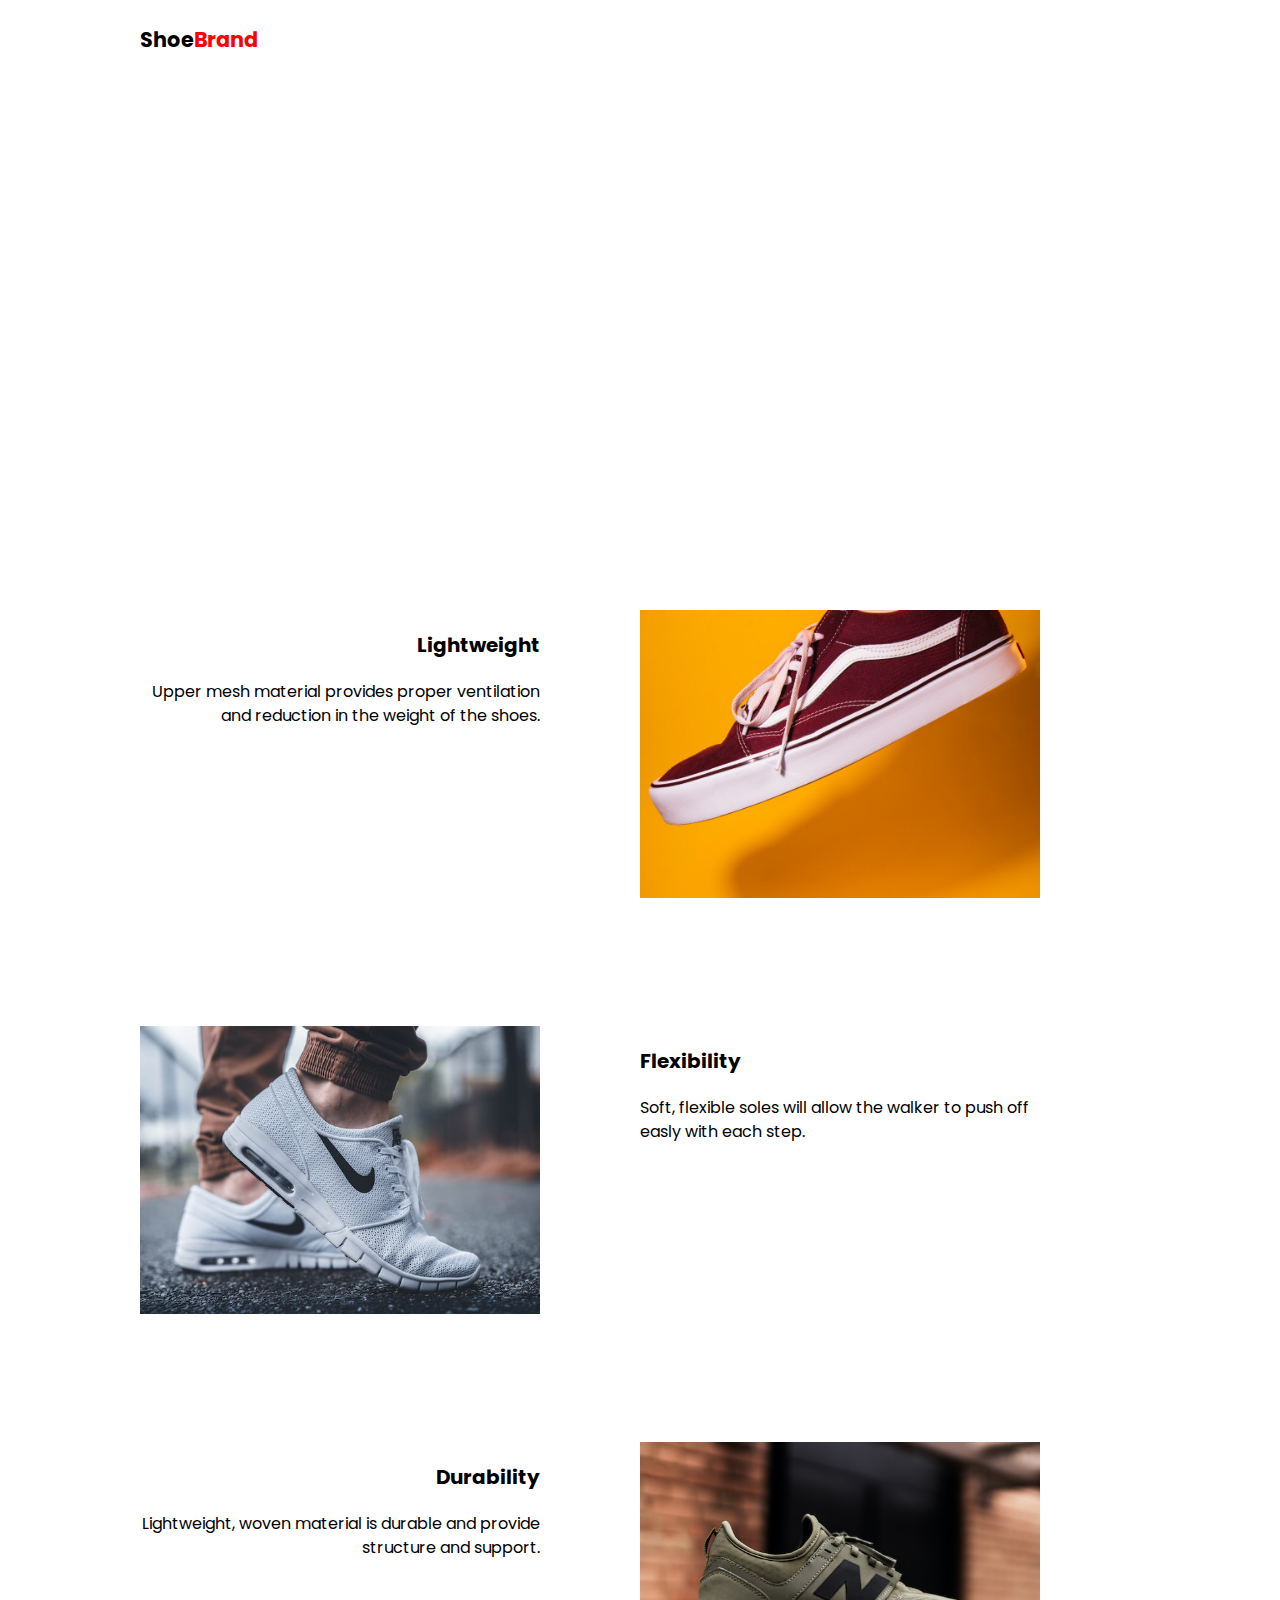
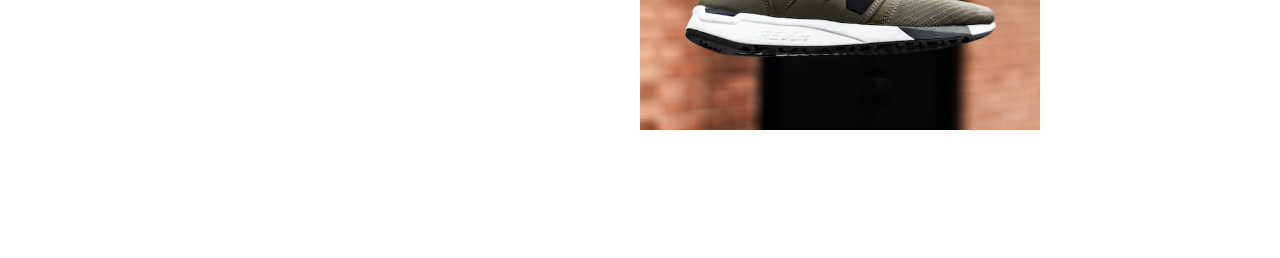
==== index.html @ 48978743 "Rename Web.html to index.html" ====
<!DOCTYPE html>
<html lang="en">
<head>
    <meta charset="UTF-8">
    <meta http-equiv="X-UA-Compatible" content="IE=edge">
    <meta name="viewport" content="width=device-width, initial-scale=1.0">
    <link rel="preconnect" href="https://fonts.googleapis.com">
    <link rel="preconnect" href="https://fonts.gstatic.com" crossorigin>
    <link href="https://fonts.googleapis.com/css2?family=Poppins:wght@400;800&display=swap" rel="stylesheet">
    <link rel="stylesheet" href="./main.css">
    <title>Shoebrand</title>
</head>
<body>
    <div class="hero-img"></div>
    <div class="container">
        <header>
            <a href="#" class="logo">Shoe<span>Brand</span></a>
            <nav>
                <svg class="close" viewBox="0 0 24 24" fill="none" xmlns="http://www.w3.org/2000/svg">
                    <path d="M12 2C10.0222 2 8.08879 2.58649 6.4443 3.6853C4.79981 4.78412 3.51809 6.3459 2.76121 8.17317C2.00433 10.0004 1.8063 12.0111 2.19215 13.9509C2.578 15.8907 3.53041 17.6725 4.92894 19.0711C6.32746 20.4696 8.10929 21.422 10.0491 21.8079C11.9889 22.1937 13.9996 21.9957 15.8268 21.2388C17.6541 20.4819 19.2159 19.2002 20.3147 17.5557C21.4135 15.9112 22 13.9778 22 12C22 10.6868 21.7413 9.38642 21.2388 8.17317C20.7363 6.95991 19.9997 5.85752 19.0711 4.92893C18.1425 4.00035 17.0401 3.26375 15.8268 2.7612C14.6136 2.25866 13.3132 2 12 2V2ZM14.71 13.29C14.8037 13.383 14.8781 13.4936 14.9289 13.6154C14.9797 13.7373 15.0058 13.868 15.0058 14C15.0058 14.132 14.9797 14.2627 14.9289 14.3846C14.8781 14.5064 14.8037 14.617 14.71 14.71C14.617 14.8037 14.5064 14.8781 14.3846 14.9289C14.2627 14.9797 14.132 15.0058 14 15.0058C13.868 15.0058 13.7373 14.9797 13.6154 14.9289C13.4936 14.8781 13.383 14.8037 13.29 14.71L12 13.41L10.71 14.71C10.617 14.8037 10.5064 14.8781 10.3846 14.9289C10.2627 14.9797 10.132 15.0058 10 15.0058C9.86799 15.0058 9.73729 14.9797 9.61543 14.9289C9.49357 14.8781 9.38297 14.8037 9.29 14.71C9.19628 14.617 9.12188 14.5064 9.07111 14.3846C9.02034 14.2627 8.99421 14.132 8.99421 14C8.99421 13.868 9.02034 13.7373 9.07111 13.6154C9.12188 13.4936 9.19628 13.383 9.29 13.29L10.59 12L9.29 10.71C9.1017 10.5217 8.99591 10.2663 8.99591 10C8.99591 9.7337 9.1017 9.4783 9.29 9.29C9.47831 9.1017 9.7337 8.99591 10 8.99591C10.2663 8.99591 10.5217 9.1017 10.71 9.29L12 10.59L13.29 9.29C13.4783 9.1017 13.7337 8.99591 14 8.99591C14.2663 8.99591 14.5217 9.1017 14.71 9.29C14.8983 9.4783 15.0041 9.7337 15.0041 10C15.0041 10.2663 14.8983 10.5217 14.71 10.71L13.41 12L14.71 13.29Z" fill="black"/>
                </svg>
                <ul>
                    <li><a href="#">HOME</a></li>
                    <li><a href="#">SNEAKERS</a></li> 
                    <li><a href="#">PLAYERS</a></li>
                </ul>
                
                    
                       
            </nav>
            <svg class="menu"width="48" height="32" viewBox="0 0 48 32" fill="none" xmlns="http://www.w3.org/2000/svg">
                <path d="M24 32H0V26.6667H24V32ZM48 18.6667H0V13.3333H48V18.6667ZM48 5.33333H24V0H48V5.33333Z" fill="white"/>
            </svg>
        </header>
        <section class="hero">
            <h1>Regain your confidence on the court.</h1>
            <p class="subhead">A shoe built with purpose and to take your game to the next level.</p>
            <svg class="arrow" width="16" height="132" viewBox="0 0 16 132" fill="none" xmlns="http://www.w3.org/2000/svg">
                <path d="M7.29289 131.707C7.68341 132.098 8.31658 132.098 8.7071 131.707L15.0711 125.343C15.4616 124.953 15.4616 124.319 15.0711 123.929C14.6805 123.538 14.0474 123.538 13.6568 123.929L7.99999 129.586L2.34314 123.929C1.95262 123.538 1.31945 123.538 0.928927 123.929C0.538402 124.319 0.538402 124.953 0.928927 125.343L7.29289 131.707ZM7 -4.37114e-08L6.99999 131L8.99999 131L9 4.37114e-08L7 -4.37114e-08Z" fill="black"/>
            </svg>    
        </section>
        <section class="more-info">
            <div class="feature">
                <div class="column-1">
                    <p class="title">Lightweight</p>
                    <p class="subtitle">Upper mesh material provides proper ventilation and reduction in the weight of the shoes.</p>  
                </div>
                <img src="./images/shoe2.jpg" alt="Another shoe">
            </div>
            <div class="feature reverse">
                <div class="column-1">
                    <p class="title">Flexibility</p>
                    <p class="subtitle">Soft, flexible soles will allow the walker to push off easly with each step.</p>  
                </div>
                <img src="./images/shoe3.jpg" alt="Another shoe">
            </div>
            <div class="feature">
                <div class="column-1">
                    <p class="title"> Durability </p>
                    <p class="subtitle">Lightweight, woven material  is durable and provide structure and support.</p>  
                </div>
                <img src="./images/shoe4.jpg" alt="Another shoe">
            </div>
        </section>
    </div>
    <script>
        const menu=document.querySelector('.menu');
        const close=document.querySelector('.close');
        const nav=document.querySelector('nav');
        menu.addEventListener('click',()=>{
            nav.classList.add('open-nav');
        })
        close.addEventListener('click',()=>{
            nav.classList.remove('open-nav');
        })
    </script>
</body>
</html>
---- main.css ----
body {
    margin: 1.5em;
    font-family: "Poppins", sans-serif;
  }
  
  a {
    text-decoration: none;
    font-size: 1.3rem;
  }
  
  li {
    list-style: none;
  }
  
  .hero-img {
    position: absolute;
    top: 0;
    left: 0;
    background: url('https://assets.codepen.io/2621168/shoe.jpg');
    background-size: cover;
    background-position-x: 20%;
    background-position-y: 20%;
    width: 100%;
    height: 98vh;
    z-index: -1;
    overflow: hidden;
    -webkit-animation: introload 2s forwards;
            animation: introload 2s forwards;
  }
  
  .logo {
    color: white;
    font-weight: bold;
  }
  
  nav {
    display: fixed;
    position: absolute;
    right: 0;
    top: 0;
    background: white;
    width: 50%;
    height: 100vh;
    transform: translateX(100%);
    z-index: 999;
    display: none;
    transition: transform 0.5s ease-in-out;
  }
  nav ul {
    padding: 0;
    margin-top: 8em;
  }
  nav a {
    display: block;
    padding: 0.75rem 1.2rem;
    color: black;
  }
  nav a:hover {
    background-color: rgb(235, 234, 234);
  }
  
  .close {
    width: 50px;
    float: right;
    margin: 2em;
  }
  
  header {
    display: flex;
    justify-content: space-between;
  }
  header svg.menu {
    cursor: pointer;
  }
  
  section.hero {
    color: white;
    height: 80vh;
    -webkit-animation: movedown 1s ease-in-out forwards;
            animation: movedown 1s ease-in-out forwards;
    opacity: 0;
    margin-bottom: 4rem;
  }
  section.hero h1 {
    font-size: 3rem;
    margin-top: 1em;
    line-height: 3.3rem;
  }
  section.hero .subhead {
    font-size: 1.4rem;
  }
  section.hero .arrow {
    stroke: white;
    position: absolute;
    bottom: 2rem;
    animation: arrowmove 1s alternate-reverse infinite;
  }
  section.hero .arrow path {
    fill: white;
  }
  
  .more-info img {
    width: 100%;
    -o-object-fit: cover;
       object-fit: cover;
    height: 11rem;
  }
  .more-info .title {
    font-weight: bold;
    font-size: 1.25rem;
  }
  .more-info .subtitle {
    line-height: 1.5rem;
  }
  
  @media only screen and (min-width: 680px) {
    body {
      margin: 1.5em 5em;
      font-family: "Poppins", sans-serif;
    }
    .more-info img {
      width: 100%;
      -o-object-fit: cover;
         object-fit: cover;
      height: 18rem;
    }
  }
  @media only screen and (min-width: 920px) {
    .menu {
      display: none;
    }
    nav {
      transform: translateX(0);
      position: unset;
      display: block;
      background: none;
      width: auto;
      height: auto;
    }
    nav svg.close {
      display: none;
    }
    nav ul {
      margin: 0;
      display: flex;
    }
    nav a {
      padding: 0.2rem 1.2rem;
      font-size: 0.9rem;
      color: white;
    }
    nav a:hover {
      background: none;
      text-decoration: underline;
    }
    .hero-img {
      left: unset;
      right: 0;
      width: 50%;
      height: 32em;
    }
    .logo {
      color: black;
    }
    .logo span {
      color: red;
    }
    section.hero {
      color: black;
      width: 40%;
      height: auto;
      margin-bottom: 8.5rem;
    }
    section.hero h1 {
      margin-top: 1.5rem;
    }
    section.hero .subhead {
      font-size: 1.2rem;
    }
    section.hero .arrow {
      stroke: black;
      position: unset;
      height: 120px;
    }
    section.hero .arrow path {
      fill: black;
    }
    .feature {
      display: grid;
      grid-template-columns: repeat(2, auto);
      gap: 3rem;
      margin-bottom: 8rem;
    }
    .feature .column-1 {
      text-align: right;
      width: 25em;
    }
    .feature img {
      width: 25em;
    }
    .feature.reverse {
      grid-template-areas: "left right";
    }
    .feature.reverse .column-1 {
      grid-area: right;
      text-align: left;
    }
    .feature.reverse img {
      grid-area: left;
    }
  }
  @media only screen and (min-width: 1200px) {
    .container {
      width: 1000px;
      margin: 0 auto;
    }
    .feature {
      gap: 0;
    }
  }
  @-webkit-keyframes introload {
    from {
      -webkit-clip-path: polygon(0 0, 100% 0, 100% 0, 0 0);
              clip-path: polygon(0 0, 100% 0, 100% 0, 0 0);
    }
    to {
      -webkit-clip-path: polygon(0 0, 100% 0, 100% 100%, 0 100%);
              clip-path: polygon(0 0, 100% 0, 100% 100%, 0 100%);
    }
  }
  @keyframes introload {
    from {
      -webkit-clip-path: polygon(0 0, 100% 0, 100% 0, 0 0);
              clip-path: polygon(0 0, 100% 0, 100% 0, 0 0);
    }
    to {
      -webkit-clip-path: polygon(0 0, 100% 0, 100% 100%, 0 100%);
              clip-path: polygon(0 0, 100% 0, 100% 100%, 0 100%);
    }
  }
  @-webkit-keyframes arrowmove {
    from {
      transform: translateY(-25px);
    }
    to {
      transform: translateY(0);
    }
  }
  @keyframes arrowmove {
    from {
      transform: translateY(-25px);
    }
    to {
      transform: translateY(0);
    }
  }
  @-webkit-keyframes movedown {
    from {
      transform: translateY(-100px);
    }
    to {
      transform: translateY(0);
      opacity: 1;
    }
  }
  @keyframes movedown {
    from {
      transform: translateY(-100px);
    }
    to {
      transform: translateY(0);
      opacity: 1;
    }
  }
  .open-nav {
    transform: translatex(0);
    display: unset;
  }
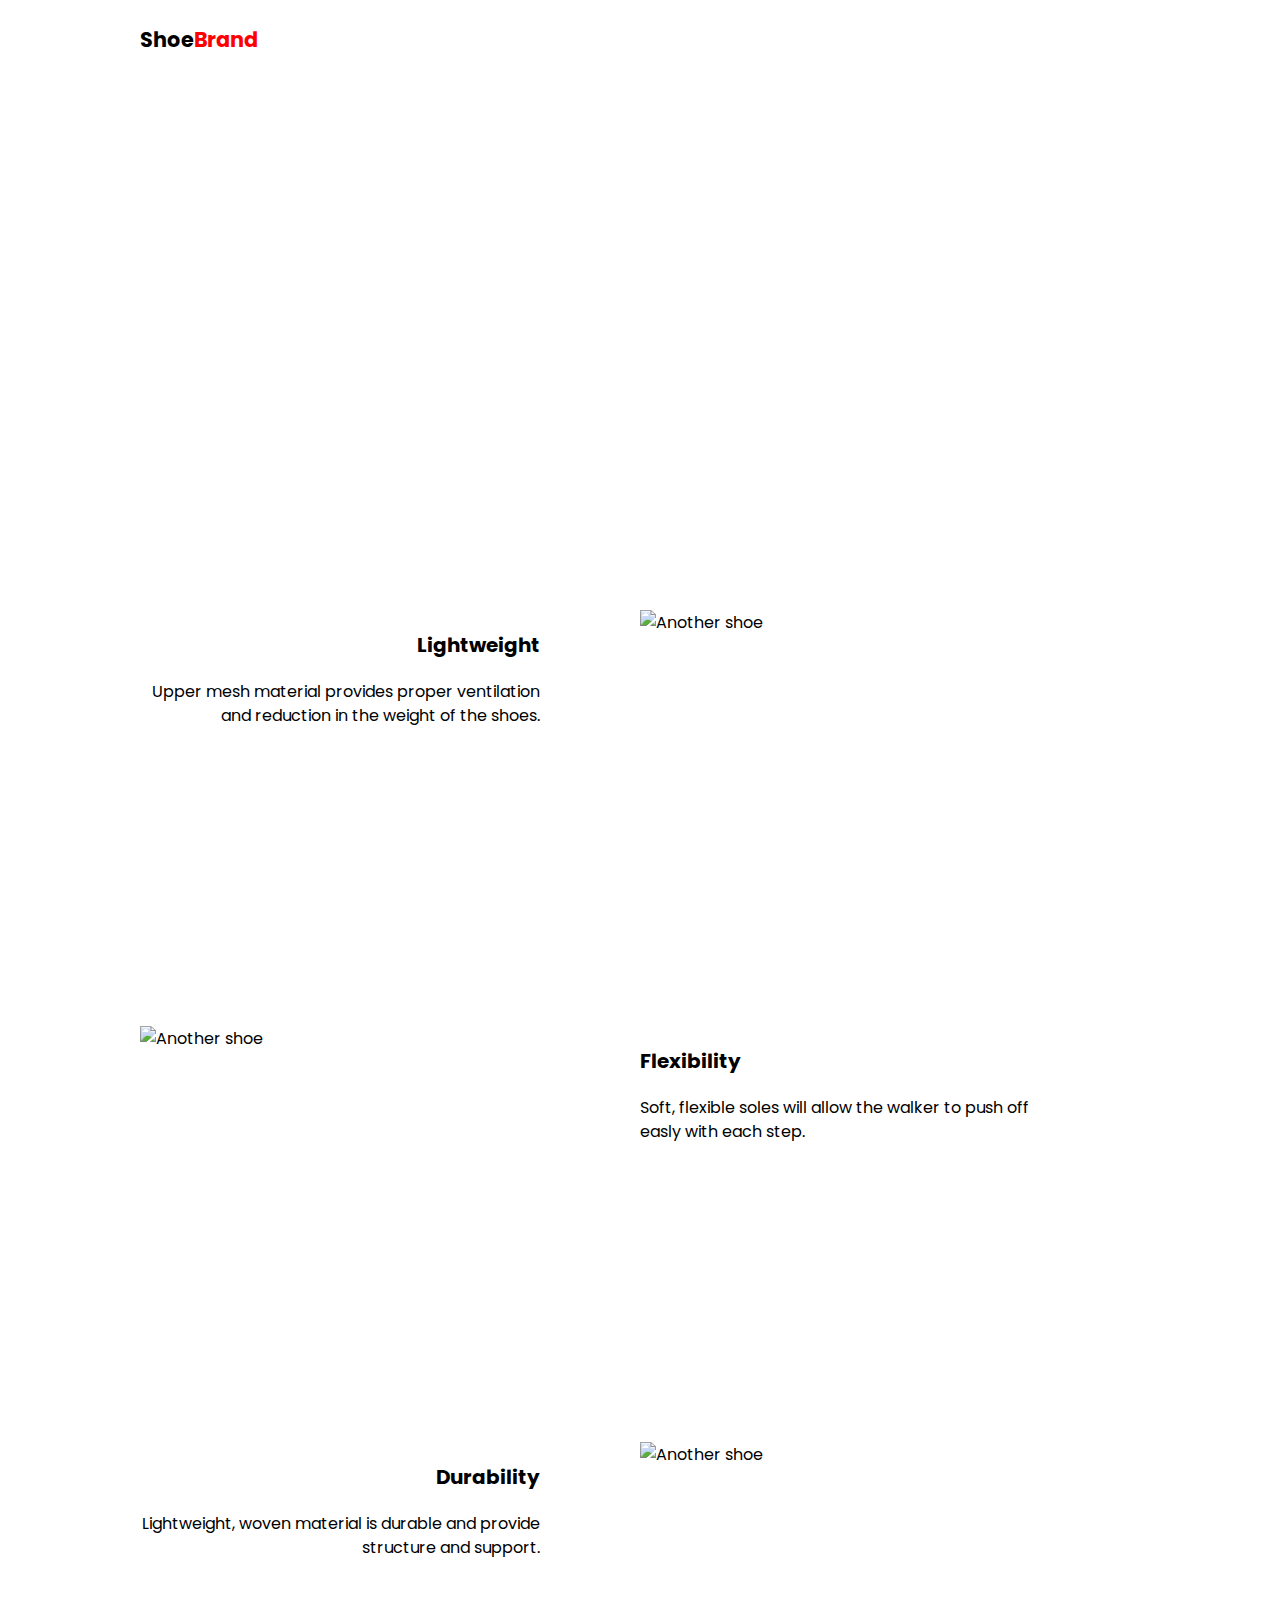
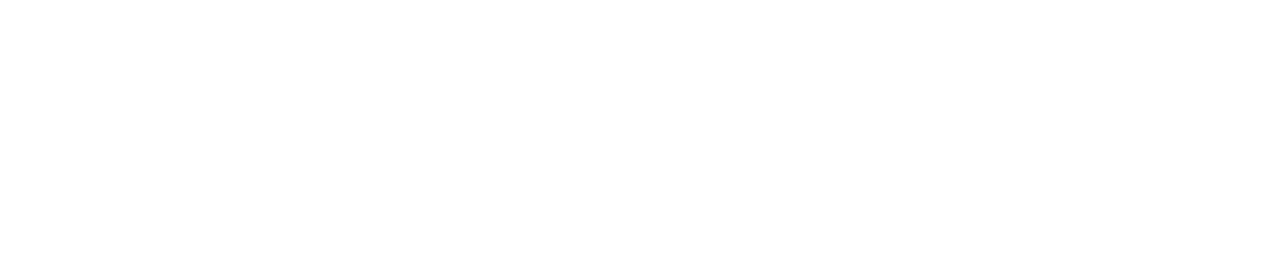
==== commit 448e4303: "Update index.html" ====
--- a/index.html
+++ b/index.html
@@ -45,21 +45,21 @@
                     <p class="title">Lightweight</p>
                     <p class="subtitle">Upper mesh material provides proper ventilation and reduction in the weight of the shoes.</p>  
                 </div>
-                <img src="./images/shoe2.jpg" alt="Another shoe">
+                <img src="https://assets.codepen.io/2621168/shoe2.jpg" alt="Another shoe">
             </div>
             <div class="feature reverse">
                 <div class="column-1">
                     <p class="title">Flexibility</p>
                     <p class="subtitle">Soft, flexible soles will allow the walker to push off easly with each step.</p>  
                 </div>
-                <img src="./images/shoe3.jpg" alt="Another shoe">
+                <img src="https://assets.codepen.io/2621168/shoe3.jpg" alt="Another shoe">
             </div>
             <div class="feature">
                 <div class="column-1">
                     <p class="title"> Durability </p>
                     <p class="subtitle">Lightweight, woven material  is durable and provide structure and support.</p>  
                 </div>
-                <img src="./images/shoe4.jpg" alt="Another shoe">
+                <img src="https://assets.codepen.io/2621168/shoe4.jpg" alt="Another shoe">
             </div>
         </section>
     </div>
--- a/main.css
+++ b/main.css
@@ -1,278 +1,278 @@
 body {
-    margin: 1.5em;
+  margin: 1.5em;
+  font-family: "Poppins", sans-serif;
+}
+
+a {
+  text-decoration: none;
+  font-size: 1.3rem;
+}
+
+li {
+  list-style: none;
+}
+
+.hero-img {
+  position: absolute;
+  top: 0;
+  left: 0;
+  background: url("https://assets.codepen.io/2621168/shoe.jpg");
+  background-size: cover;
+  background-position-x: 20%;
+  background-position-y: 20%;
+  width: 100%;
+  height: 98vh;
+  z-index: -1;
+  overflow: hidden;
+  -webkit-animation: introload 2s forwards;
+          animation: introload 2s forwards;
+}
+
+.logo {
+  color: white;
+  font-weight: bold;
+}
+
+nav {
+  display: fixed;
+  position: absolute;
+  right: 0;
+  top: 0;
+  background: white;
+  width: 50%;
+  height: 100vh;
+  transform: translateX(100%);
+  z-index: 999;
+  display: none;
+  transition: transform 0.5s ease-in-out;
+}
+nav ul {
+  padding: 0;
+  margin-top: 8em;
+}
+nav a {
+  display: block;
+  padding: 0.75rem 1.2rem;
+  color: black;
+}
+nav a:hover {
+  background-color: rgb(235, 234, 234);
+}
+
+.close {
+  width: 50px;
+  float: right;
+  margin: 2em;
+}
+
+header {
+  display: flex;
+  justify-content: space-between;
+}
+header svg.menu {
+  cursor: pointer;
+}
+
+section.hero {
+  color: white;
+  height: 80vh;
+  -webkit-animation: movedown 1s ease-in-out forwards;
+          animation: movedown 1s ease-in-out forwards;
+  opacity: 0;
+  margin-bottom: 4rem;
+}
+section.hero h1 {
+  font-size: 3rem;
+  margin-top: 1em;
+  line-height: 3.3rem;
+}
+section.hero .subhead {
+  font-size: 1.4rem;
+}
+section.hero .arrow {
+  stroke: white;
+  position: absolute;
+  bottom: 2rem;
+  animation: arrowmove 1s alternate-reverse infinite;
+}
+section.hero .arrow path {
+  fill: white;
+}
+
+.more-info img {
+  width: 100%;
+  -o-object-fit: cover;
+     object-fit: cover;
+  height: 11rem;
+}
+.more-info .title {
+  font-weight: bold;
+  font-size: 1.25rem;
+}
+.more-info .subtitle {
+  line-height: 1.5rem;
+}
+
+@media only screen and (min-width: 680px) {
+  body {
+    margin: 1.5em 5em;
     font-family: "Poppins", sans-serif;
   }
-  
-  a {
-    text-decoration: none;
-    font-size: 1.3rem;
-  }
-  
-  li {
-    list-style: none;
-  }
-  
-  .hero-img {
-    position: absolute;
-    top: 0;
-    left: 0;
-    background: url('https://assets.codepen.io/2621168/shoe.jpg');
-    background-size: cover;
-    background-position-x: 20%;
-    background-position-y: 20%;
-    width: 100%;
-    height: 98vh;
-    z-index: -1;
-    overflow: hidden;
-    -webkit-animation: introload 2s forwards;
-            animation: introload 2s forwards;
-  }
-  
-  .logo {
-    color: white;
-    font-weight: bold;
-  }
-  
-  nav {
-    display: fixed;
-    position: absolute;
-    right: 0;
-    top: 0;
-    background: white;
-    width: 50%;
-    height: 100vh;
-    transform: translateX(100%);
-    z-index: 999;
-    display: none;
-    transition: transform 0.5s ease-in-out;
-  }
-  nav ul {
-    padding: 0;
-    margin-top: 8em;
-  }
-  nav a {
-    display: block;
-    padding: 0.75rem 1.2rem;
-    color: black;
-  }
-  nav a:hover {
-    background-color: rgb(235, 234, 234);
-  }
-  
-  .close {
-    width: 50px;
-    float: right;
-    margin: 2em;
-  }
-  
-  header {
-    display: flex;
-    justify-content: space-between;
-  }
-  header svg.menu {
-    cursor: pointer;
-  }
-  
-  section.hero {
-    color: white;
-    height: 80vh;
-    -webkit-animation: movedown 1s ease-in-out forwards;
-            animation: movedown 1s ease-in-out forwards;
-    opacity: 0;
-    margin-bottom: 4rem;
-  }
-  section.hero h1 {
-    font-size: 3rem;
-    margin-top: 1em;
-    line-height: 3.3rem;
-  }
-  section.hero .subhead {
-    font-size: 1.4rem;
-  }
-  section.hero .arrow {
-    stroke: white;
-    position: absolute;
-    bottom: 2rem;
-    animation: arrowmove 1s alternate-reverse infinite;
-  }
-  section.hero .arrow path {
-    fill: white;
-  }
-  
   .more-info img {
     width: 100%;
     -o-object-fit: cover;
        object-fit: cover;
-    height: 11rem;
-  }
-  .more-info .title {
-    font-weight: bold;
-    font-size: 1.25rem;
-  }
-  .more-info .subtitle {
-    line-height: 1.5rem;
-  }
-  
-  @media only screen and (min-width: 680px) {
-    body {
-      margin: 1.5em 5em;
-      font-family: "Poppins", sans-serif;
-    }
-    .more-info img {
-      width: 100%;
-      -o-object-fit: cover;
-         object-fit: cover;
-      height: 18rem;
-    }
-  }
-  @media only screen and (min-width: 920px) {
-    .menu {
-      display: none;
-    }
-    nav {
-      transform: translateX(0);
-      position: unset;
-      display: block;
-      background: none;
-      width: auto;
-      height: auto;
-    }
-    nav svg.close {
-      display: none;
-    }
-    nav ul {
-      margin: 0;
-      display: flex;
-    }
-    nav a {
-      padding: 0.2rem 1.2rem;
-      font-size: 0.9rem;
-      color: white;
-    }
-    nav a:hover {
-      background: none;
-      text-decoration: underline;
-    }
-    .hero-img {
-      left: unset;
-      right: 0;
-      width: 50%;
-      height: 32em;
-    }
-    .logo {
-      color: black;
-    }
-    .logo span {
-      color: red;
-    }
-    section.hero {
-      color: black;
-      width: 40%;
-      height: auto;
-      margin-bottom: 8.5rem;
-    }
-    section.hero h1 {
-      margin-top: 1.5rem;
-    }
-    section.hero .subhead {
-      font-size: 1.2rem;
-    }
-    section.hero .arrow {
-      stroke: black;
-      position: unset;
-      height: 120px;
-    }
-    section.hero .arrow path {
-      fill: black;
-    }
-    .feature {
-      display: grid;
-      grid-template-columns: repeat(2, auto);
-      gap: 3rem;
-      margin-bottom: 8rem;
-    }
-    .feature .column-1 {
-      text-align: right;
-      width: 25em;
-    }
-    .feature img {
-      width: 25em;
-    }
-    .feature.reverse {
-      grid-template-areas: "left right";
-    }
-    .feature.reverse .column-1 {
-      grid-area: right;
-      text-align: left;
-    }
-    .feature.reverse img {
-      grid-area: left;
-    }
-  }
-  @media only screen and (min-width: 1200px) {
-    .container {
-      width: 1000px;
-      margin: 0 auto;
-    }
-    .feature {
-      gap: 0;
-    }
-  }
-  @-webkit-keyframes introload {
-    from {
-      -webkit-clip-path: polygon(0 0, 100% 0, 100% 0, 0 0);
-              clip-path: polygon(0 0, 100% 0, 100% 0, 0 0);
-    }
-    to {
-      -webkit-clip-path: polygon(0 0, 100% 0, 100% 100%, 0 100%);
-              clip-path: polygon(0 0, 100% 0, 100% 100%, 0 100%);
-    }
-  }
-  @keyframes introload {
-    from {
-      -webkit-clip-path: polygon(0 0, 100% 0, 100% 0, 0 0);
-              clip-path: polygon(0 0, 100% 0, 100% 0, 0 0);
-    }
-    to {
-      -webkit-clip-path: polygon(0 0, 100% 0, 100% 100%, 0 100%);
-              clip-path: polygon(0 0, 100% 0, 100% 100%, 0 100%);
-    }
-  }
-  @-webkit-keyframes arrowmove {
-    from {
-      transform: translateY(-25px);
-    }
-    to {
-      transform: translateY(0);
-    }
-  }
-  @keyframes arrowmove {
-    from {
-      transform: translateY(-25px);
-    }
-    to {
-      transform: translateY(0);
-    }
-  }
-  @-webkit-keyframes movedown {
-    from {
-      transform: translateY(-100px);
-    }
-    to {
-      transform: translateY(0);
-      opacity: 1;
-    }
-  }
-  @keyframes movedown {
-    from {
-      transform: translateY(-100px);
-    }
-    to {
-      transform: translateY(0);
-      opacity: 1;
-    }
-  }
-  .open-nav {
-    transform: translatex(0);
-    display: unset;
-  }+    height: 18rem;
+  }
+}
+@media only screen and (min-width: 920px) {
+  .menu {
+    display: none;
+  }
+  nav {
+    transform: translateX(0);
+    position: unset;
+    display: block;
+    background: none;
+    width: auto;
+    height: auto;
+  }
+  nav svg.close {
+    display: none;
+  }
+  nav ul {
+    margin: 0;
+    display: flex;
+  }
+  nav a {
+    padding: 0.2rem 1.2rem;
+    font-size: 0.9rem;
+    color: white;
+  }
+  nav a:hover {
+    background: none;
+    text-decoration: underline;
+  }
+  .hero-img {
+    left: unset;
+    right: 0;
+    width: 50%;
+    height: 32em;
+  }
+  .logo {
+    color: black;
+  }
+  .logo span {
+    color: red;
+  }
+  section.hero {
+    color: black;
+    width: 40%;
+    height: auto;
+    margin-bottom: 8.5rem;
+  }
+  section.hero h1 {
+    margin-top: 1.5rem;
+  }
+  section.hero .subhead {
+    font-size: 1.2rem;
+  }
+  section.hero .arrow {
+    stroke: black;
+    position: unset;
+    height: 120px;
+  }
+  section.hero .arrow path {
+    fill: black;
+  }
+  .feature {
+    display: grid;
+    grid-template-columns: repeat(2, auto);
+    gap: 3rem;
+    margin-bottom: 8rem;
+  }
+  .feature .column-1 {
+    text-align: right;
+    width: 25em;
+  }
+  .feature img {
+    width: 25em;
+  }
+  .feature.reverse {
+    grid-template-areas: "left right";
+  }
+  .feature.reverse .column-1 {
+    grid-area: right;
+    text-align: left;
+  }
+  .feature.reverse img {
+    grid-area: left;
+  }
+}
+@media only screen and (min-width: 1200px) {
+  .container {
+    width: 1000px;
+    margin: 0 auto;
+  }
+  .feature {
+    gap: 0;
+  }
+}
+@-webkit-keyframes introload {
+  from {
+    -webkit-clip-path: polygon(0 0, 100% 0, 100% 0, 0 0);
+            clip-path: polygon(0 0, 100% 0, 100% 0, 0 0);
+  }
+  to {
+    -webkit-clip-path: polygon(0 0, 100% 0, 100% 100%, 0 100%);
+            clip-path: polygon(0 0, 100% 0, 100% 100%, 0 100%);
+  }
+}
+@keyframes introload {
+  from {
+    -webkit-clip-path: polygon(0 0, 100% 0, 100% 0, 0 0);
+            clip-path: polygon(0 0, 100% 0, 100% 0, 0 0);
+  }
+  to {
+    -webkit-clip-path: polygon(0 0, 100% 0, 100% 100%, 0 100%);
+            clip-path: polygon(0 0, 100% 0, 100% 100%, 0 100%);
+  }
+}
+@-webkit-keyframes arrowmove {
+  from {
+    transform: translateY(-25px);
+  }
+  to {
+    transform: translateY(0);
+  }
+}
+@keyframes arrowmove {
+  from {
+    transform: translateY(-25px);
+  }
+  to {
+    transform: translateY(0);
+  }
+}
+@-webkit-keyframes movedown {
+  from {
+    transform: translateY(-100px);
+  }
+  to {
+    transform: translateY(0);
+    opacity: 1;
+  }
+}
+@keyframes movedown {
+  from {
+    transform: translateY(-100px);
+  }
+  to {
+    transform: translateY(0);
+    opacity: 1;
+  }
+}
+.open-nav {
+  transform: translatex(0);
+  display: unset;
+}/*# sourceMappingURL=main.css.map */
